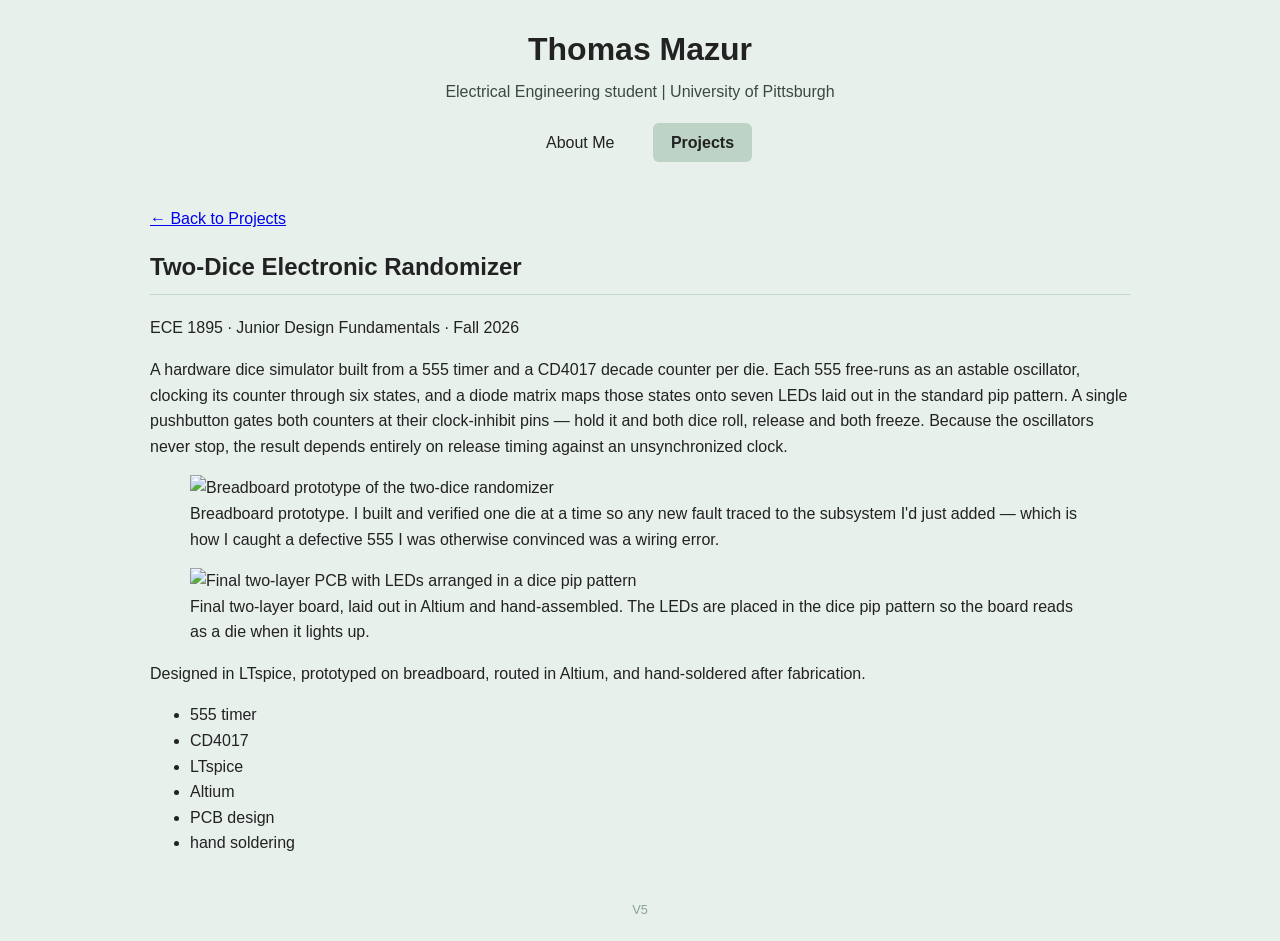
==== dice-randomizer.html @ 6223297a "Create dice-randomizer.html" ====
<!DOCTYPE html>
<html lang="en">
<head>
  <meta charset="UTF-8">
  <meta name="viewport" content="width=device-width, initial-scale=1">
  <title>Two-Dice Electronic Randomizer | Thomas Mazur</title>
  <link rel="stylesheet" href="style.css">
</head>
<body>
  <header>
    <h1>Thomas Mazur</h1>
    <p>Electrical Engineering student | University of Pittsburgh</p>
    <nav>
      <a href="index.html">About Me</a>
      <a href="projects.html" class="active">Projects</a>
    </nav>
  </header>

  <main>
    <p class="back-link"><a href="projects.html">← Back to Projects</a></p>

    <article class="project-detail">
      <h2>Two-Dice Electronic Randomizer</h2>
      <p class="project-meta">ECE 1895 · Junior Design Fundamentals · Fall 2026</p>

      <p>
        A hardware dice simulator built from a 555 timer and a CD4017 decade counter per die. Each 555 free-runs as an astable oscillator, clocking its counter through six states, and a diode matrix maps those states onto seven LEDs laid out in the standard pip pattern. A single pushbutton gates both counters at their clock-inhibit pins — hold it and both dice roll, release and both freeze. Because the oscillators never stop, the result depends entirely on release timing against an unsynchronized clock.
      </p>

      <figure class="project-figure">
        <img src="mages/dice_breadboard.jpg" alt="Breadboard prototype of the two-dice randomizer">
        <figcaption>
          Breadboard prototype. I built and verified one die at a time so any new fault traced to the subsystem I'd just added — which is how I caught a defective 555 I was otherwise convinced was a wiring error.
        </figcaption>
      </figure>

      <figure class="project-figure">
        <img src="mages/dice_pcb.jpg" alt="Final two-layer PCB with LEDs arranged in a dice pip pattern">
        <figcaption>
          Final two-layer board, laid out in Altium and hand-assembled. The LEDs are placed in the dice pip pattern so the board reads as a die when it lights up.
        </figcaption>
      </figure>

      <p>
        Designed in LTspice, prototyped on breadboard, routed in Altium, and hand-soldered after fabrication.
      </p>

      <ul class="tools">
        <li>555 timer</li>
        <li>CD4017</li>
        <li>LTspice</li>
        <li>Altium</li>
        <li>PCB design</li>
        <li>hand soldering</li>
      </ul>
    </article>
  </main>

  <footer class="version">V5</footer>
</body>
</html>
---- style.css ----
img {
  max-width: 100%;
  height: auto;
}

body {
  font-family: Arial, sans-serif;
  max-width: 980px;
  margin: 0 auto;
  padding: 24px 20px 0;
  line-height: 1.6;
  color: #222;
  background: #e8f0eb;
}

header {
  text-align: center;
  margin-bottom: 44px;
}

header h1 {
  margin: 0 0 4px;
}

header p {
  margin: 0 0 18px;
  color: #3a4a40;
}

nav a {
  display: inline-block;
  margin: 0 8px;
  padding: 7px 18px;
  color: #222;
  text-decoration: none;
  border-radius: 6px;
}

nav a:hover {
  background: #d3e2d9;
}

nav a.active {
  background: #bcd3c5;
  font-weight: bold;
}

h2 {
  font-size: 1.5rem;
  margin: 0 0 20px;
  padding-bottom: 8px;
  border-bottom: 1px solid #c3d6ca;
}

/* Intro and About: photo + text side by side */
.intro-section,
.about-section {
  display: flex;
  align-items: center;
  gap: 32px;
  margin-bottom: 48px;
}

.intro-photo {
  margin: 0;
  flex: 0 0 240px;
}

.intro-photo img {
  width: 100%;
  aspect-ratio: 4 / 5;
  object-fit: cover;
  border-radius: 8px;
  display: block;
}

.about-photo {
  margin: 0;
  flex: 0 0 300px;
}

.about-photo img {
  width: 100%;
  aspect-ratio: 3 / 2;
  object-fit: cover;
  border-radius: 8px;
  display: block;
}

.intro-text,
.about-text {
  flex: 1;
  font-size: 1.05rem;
  margin: 0;
}

/* Frisbee: two equal photos with centered captions */
.photo-row {
  display: flex;
  gap: 24px;
  margin-bottom: 16px;
}

.photo-row figure {
  margin: 0;
  flex: 1 1 0;
  min-width: 0;
  text-align: center;
}

.photo-row img {
  width: 100%;
  aspect-ratio: 4 / 3;
  object-fit: cover;
  border-radius: 8px;
  display: block;
}

.photo-row figcaption {
  margin-top: 10px;
  font-size: 0.95rem;
  color: #3a4a40;
}

.team-caption {
  text-align: center;
  font-size: 1.05rem;
  max-width: 640px;
  margin: 0 auto 48px;
}

/* Projects */
.project {
  background: #fff;
  border: 1px solid #ccd9d0;
  border-radius: 8px;
  padding: 20px 22px;
  margin-bottom: 20px;
}

.project h3 {
  margin: 0 0 8px;
  font-size: 1.2rem;
}

.project p {
  margin: 0;
}

/* Stack on phones */
@media (max-width: 700px) {
  .intro-section,
  .about-section,
  .photo-row {
    flex-direction: column;
    text-align: center;
  }

  .intro-photo,
  .about-photo {
    flex: 0 0 auto;
    width: 100%;
    max-width: 320px;
    margin: 0 auto;
  }
}

/* Version marker */
.version {
  text-align: center;
  color: #8aa394;
  font-size: 0.8rem;
  margin: 44px 0 0;
  padding-bottom: 20px;
}
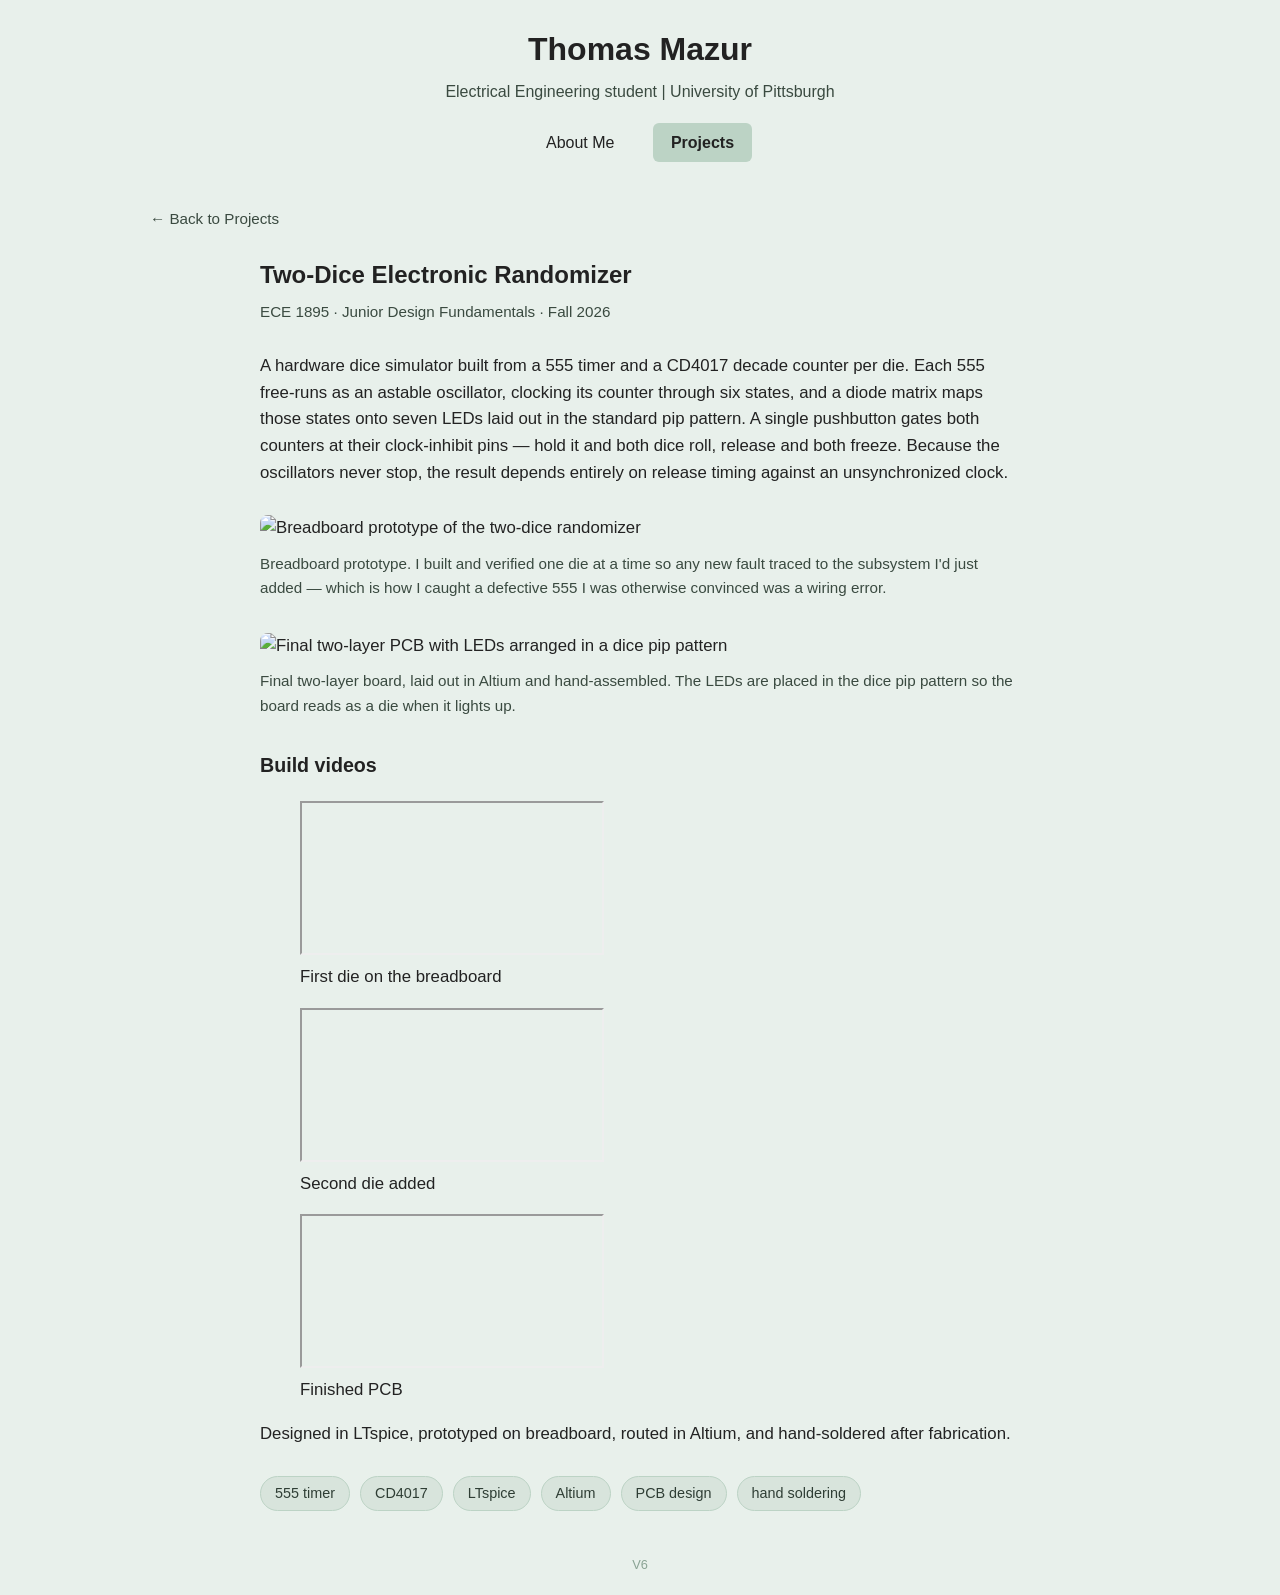
==== commit ccfa809d: "Update dice-randomizer.html" ====
--- a/dice-randomizer.html
+++ b/dice-randomizer.html
@@ -41,6 +41,32 @@
         </figcaption>
       </figure>
 
+      <section class="video-section">
+        <h3>Build videos</h3>
+        <div class="video-row">
+          <figure class="video">
+            <div class="video-frame">
+              <iframe src="https://www.youtube.com/embed/OQvZ_WvP3nw" title="First die on the breadboard" allow="accelerometer; autoplay; clipboard-write; encrypted-media; gyroscope; picture-in-picture; web-share" allowfullscreen></iframe>
+            </div>
+            <figcaption>First die on the breadboard</figcaption>
+          </figure>
+
+          <figure class="video">
+            <div class="video-frame">
+              <iframe src="https://www.youtube.com/embed/ho9SvhmZh_g" title="Second die added to the breadboard" allow="accelerometer; autoplay; clipboard-write; encrypted-media; gyroscope; picture-in-picture; web-share" allowfullscreen></iframe>
+            </div>
+            <figcaption>Second die added</figcaption>
+          </figure>
+
+          <figure class="video">
+            <div class="video-frame">
+              <iframe src="https://www.youtube.com/embed/RK1j9eI2jDo" title="Finished PCB" allow="accelerometer; autoplay; clipboard-write; encrypted-media; gyroscope; picture-in-picture; web-share" allowfullscreen></iframe>
+            </div>
+            <figcaption>Finished PCB</figcaption>
+          </figure>
+        </div>
+      </section>
+
       <p>
         Designed in LTspice, prototyped on breadboard, routed in Altium, and hand-soldered after fabrication.
       </p>
@@ -56,6 +82,6 @@
     </article>
   </main>
 
-  <footer class="version">V5</footer>
+  <footer class="version">V6</footer>
 </body>
 </html>
--- a/style.css
+++ b/style.css
@@ -129,7 +129,7 @@
   margin: 0 auto 48px;
 }
 
-/* Projects */
+/* Projects list */
 .project {
   background: #fff;
   border: 1px solid #ccd9d0;
@@ -145,6 +145,89 @@
 
 .project p {
   margin: 0;
+}
+
+.read-more {
+  display: inline-block;
+  margin-top: 10px;
+  color: #2f6e4f;
+  text-decoration: none;
+  font-weight: bold;
+}
+
+.read-more:hover {
+  text-decoration: underline;
+}
+
+/* Project detail page */
+.back-link {
+  margin: 0 0 24px;
+}
+
+.back-link a {
+  color: #3a4a40;
+  font-size: 0.95rem;
+  text-decoration: none;
+}
+
+.back-link a:hover {
+  text-decoration: underline;
+}
+
+.project-detail {
+  max-width: 760px;
+  margin: 0 auto;
+  font-size: 1.05rem;
+}
+
+.project-detail h2 {
+  margin: 0 0 6px;
+  padding-bottom: 0;
+  border-bottom: none;
+}
+
+.project-meta {
+  margin: 0 0 28px;
+  color: #3a4a40;
+  font-size: 0.95rem;
+}
+
+.project-detail p {
+  margin: 0 0 28px;
+}
+
+.project-figure {
+  margin: 0 0 32px;
+}
+
+.project-figure img {
+  width: 100%;
+  border-radius: 8px;
+  display: block;
+}
+
+.project-figure figcaption {
+  margin-top: 10px;
+  font-size: 0.95rem;
+  color: #3a4a40;
+}
+
+.tools {
+  list-style: none;
+  padding: 0;
+  margin: 4px 0 0;
+  display: flex;
+  flex-wrap: wrap;
+  gap: 10px;
+}
+
+.tools li {
+  background: #d8e4dc;
+  border: 1px solid #bcd3c5;
+  border-radius: 999px;
+  padding: 5px 14px;
+  font-size: 0.9rem;
+  color: #2f3e35;
 }
 
 /* Stack on phones */
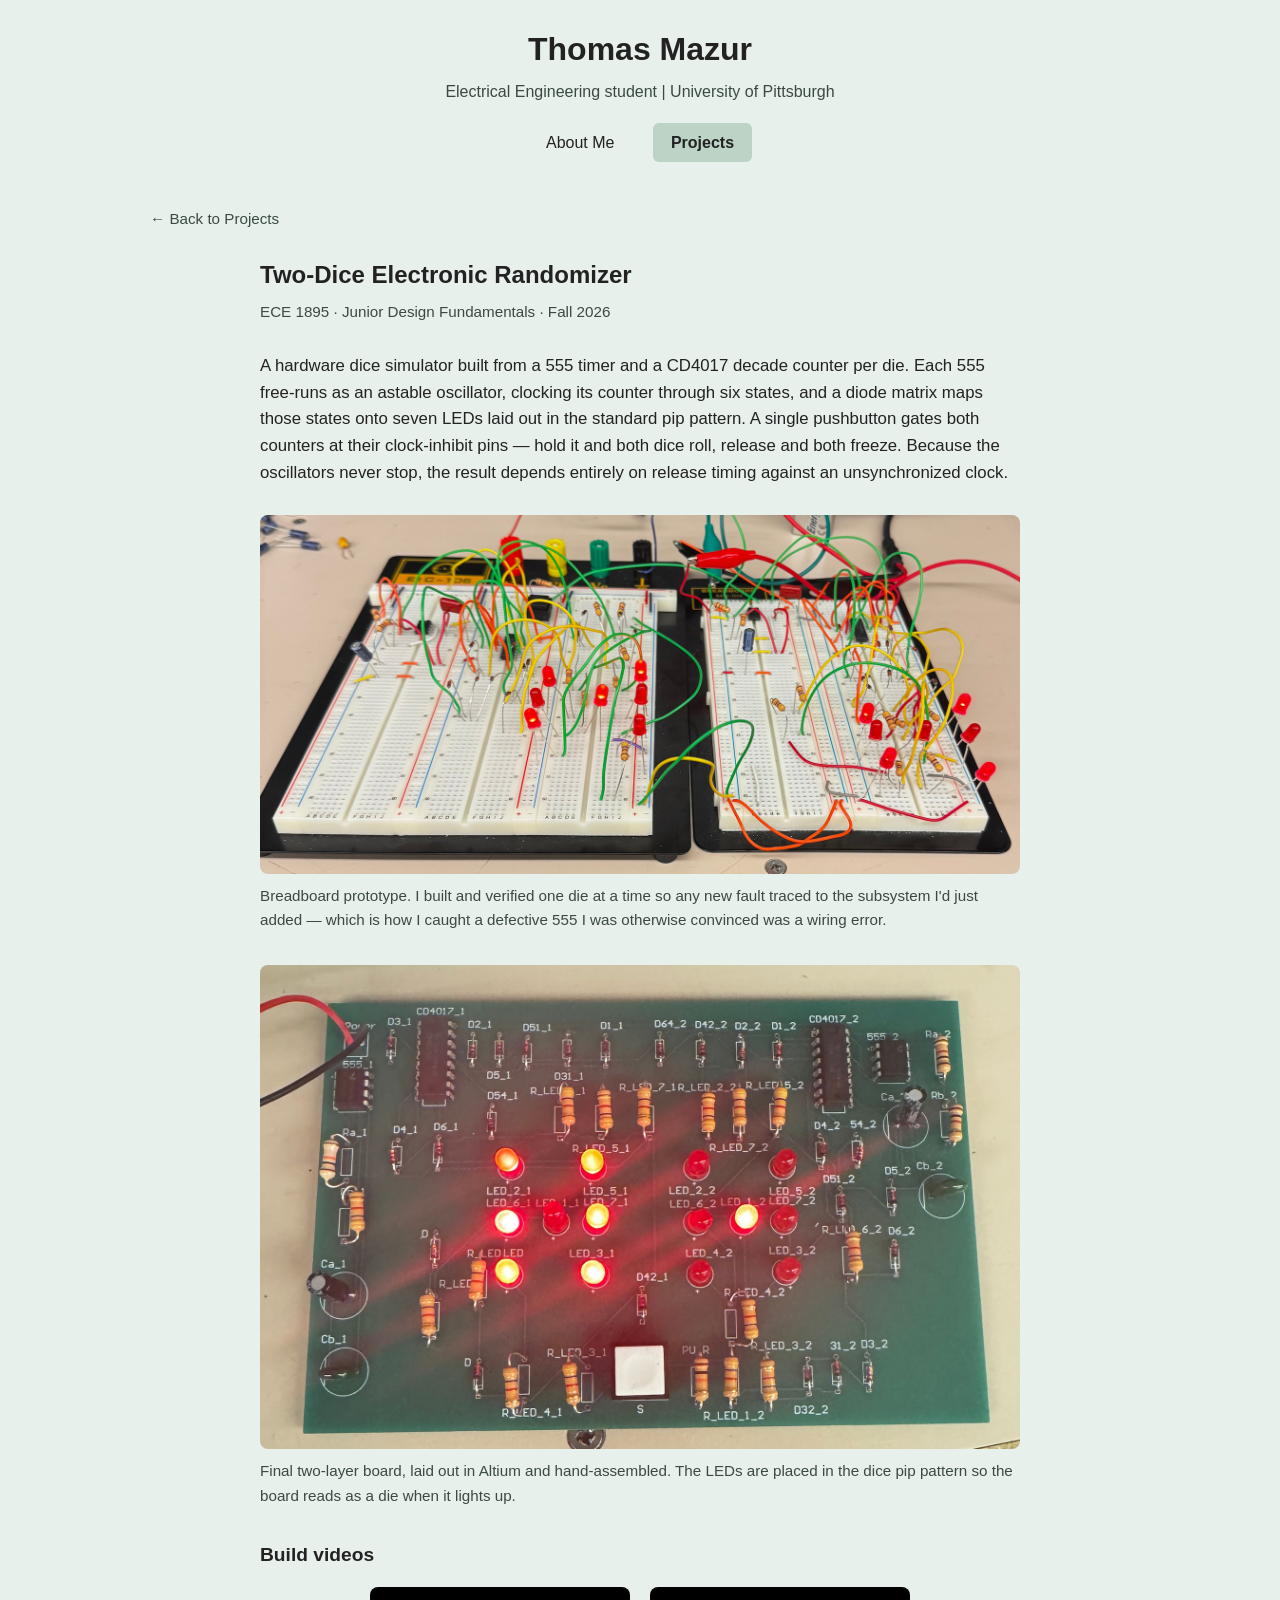
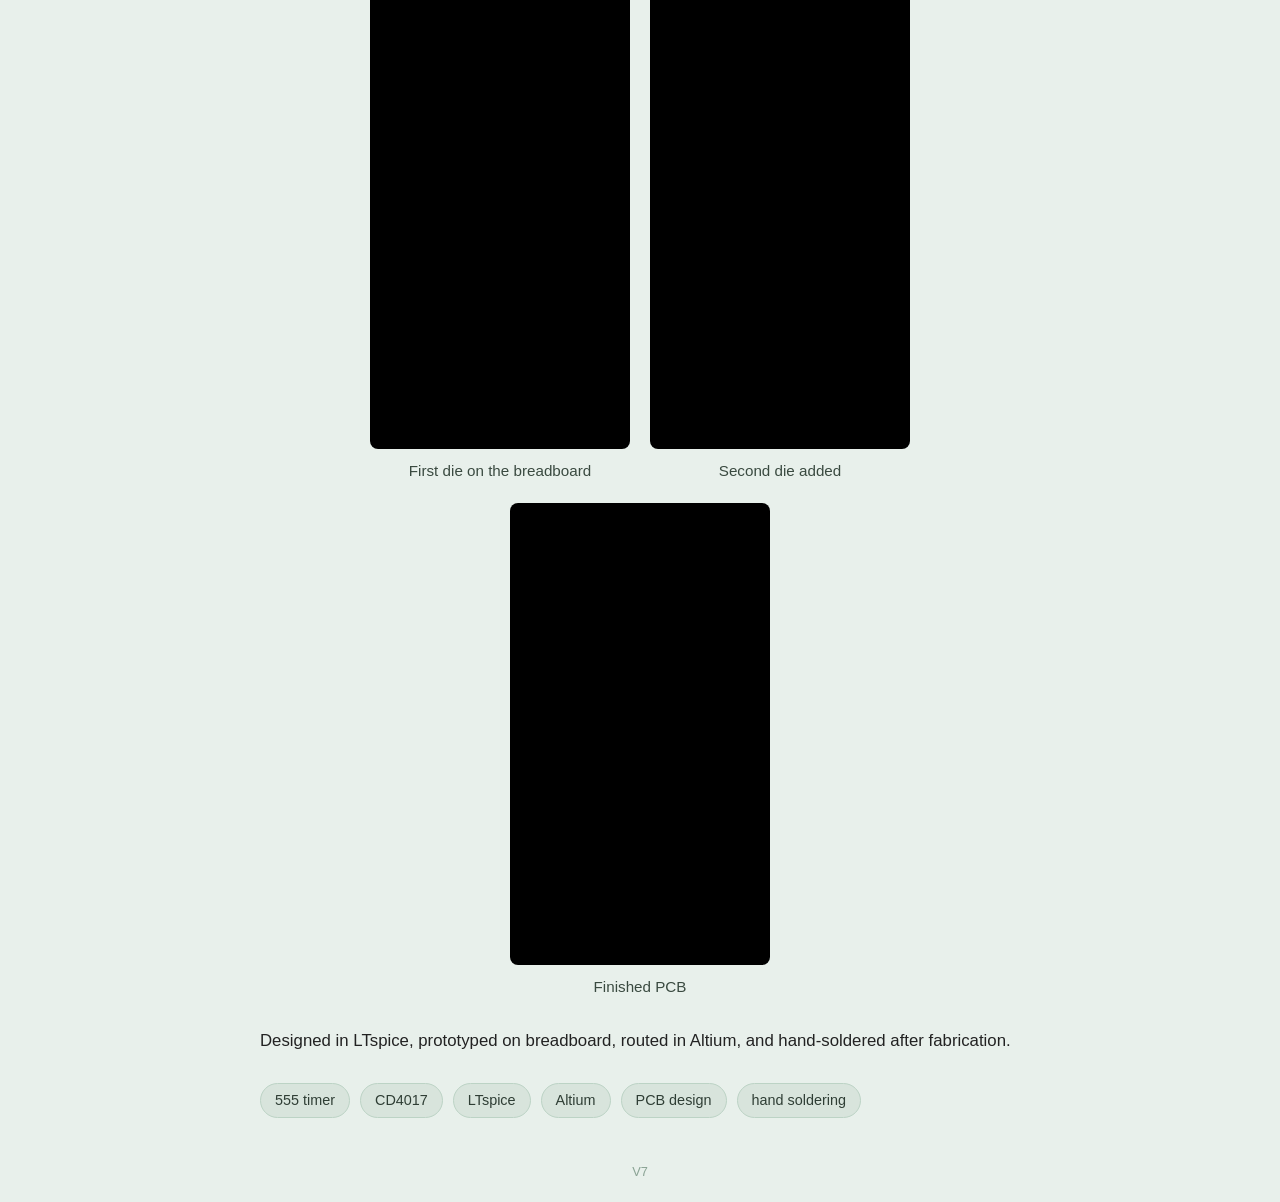
==== commit 062c279e: "Update dice-randomizer.html" ====
--- a/dice-randomizer.html
+++ b/dice-randomizer.html
@@ -28,14 +28,14 @@
       </p>
 
       <figure class="project-figure">
-        <img src="mages/dice_breadboard.jpg" alt="Breadboard prototype of the two-dice randomizer">
+        <img src="mages/555_sim_breadboard.jpg" alt="Breadboard prototype of the two-dice randomizer">
         <figcaption>
           Breadboard prototype. I built and verified one die at a time so any new fault traced to the subsystem I'd just added — which is how I caught a defective 555 I was otherwise convinced was a wiring error.
         </figcaption>
       </figure>
 
       <figure class="project-figure">
-        <img src="mages/dice_pcb.jpg" alt="Final two-layer PCB with LEDs arranged in a dice pip pattern">
+        <img src="mages/Finished_pcb_pic.jpg" alt="Final two-layer PCB with LEDs arranged in a dice pip pattern">
         <figcaption>
           Final two-layer board, laid out in Altium and hand-assembled. The LEDs are placed in the dice pip pattern so the board reads as a die when it lights up.
         </figcaption>
@@ -82,6 +82,6 @@
     </article>
   </main>
 
-  <footer class="version">V6</footer>
+  <footer class="version">V7</footer>
 </body>
 </html>
--- a/style.css
+++ b/style.css
@@ -230,11 +230,56 @@
   color: #2f3e35;
 }
 
+/* Project videos (vertical Shorts) */
+.video-section h3 {
+  font-size: 1.2rem;
+  margin: 0 0 16px;
+}
+
+.video-row {
+  display: flex;
+  gap: 20px;
+  justify-content: center;
+  flex-wrap: wrap;
+  margin-bottom: 28px;
+}
+
+.video {
+  margin: 0;
+  flex: 0 1 260px;
+  text-align: center;
+}
+
+.video-frame {
+  position: relative;
+  width: 100%;
+  aspect-ratio: 9 / 16;
+  border-radius: 8px;
+  overflow: hidden;
+  background: #000;
+}
+
+.video-frame iframe {
+  position: absolute;
+  top: 0;
+  left: 0;
+  width: 100%;
+  height: 100%;
+  border: 0;
+}
+
+.video figcaption {
+  margin-top: 10px;
+  font-size: 0.95rem;
+  color: #3a4a40;
+}
+
 /* Stack on phones */
 @media (max-width: 700px) {
   .intro-section,
   .about-section,
-  .photo-row {
+  .photo-row,
+  .video-row {
     flex-direction: column;
     text-align: center;
   }
@@ -246,6 +291,12 @@
     max-width: 320px;
     margin: 0 auto;
   }
+
+  .video {
+    flex: 0 0 auto;
+    max-width: 280px;
+    margin: 0 auto;
+  }
 }
 
 /* Version marker */
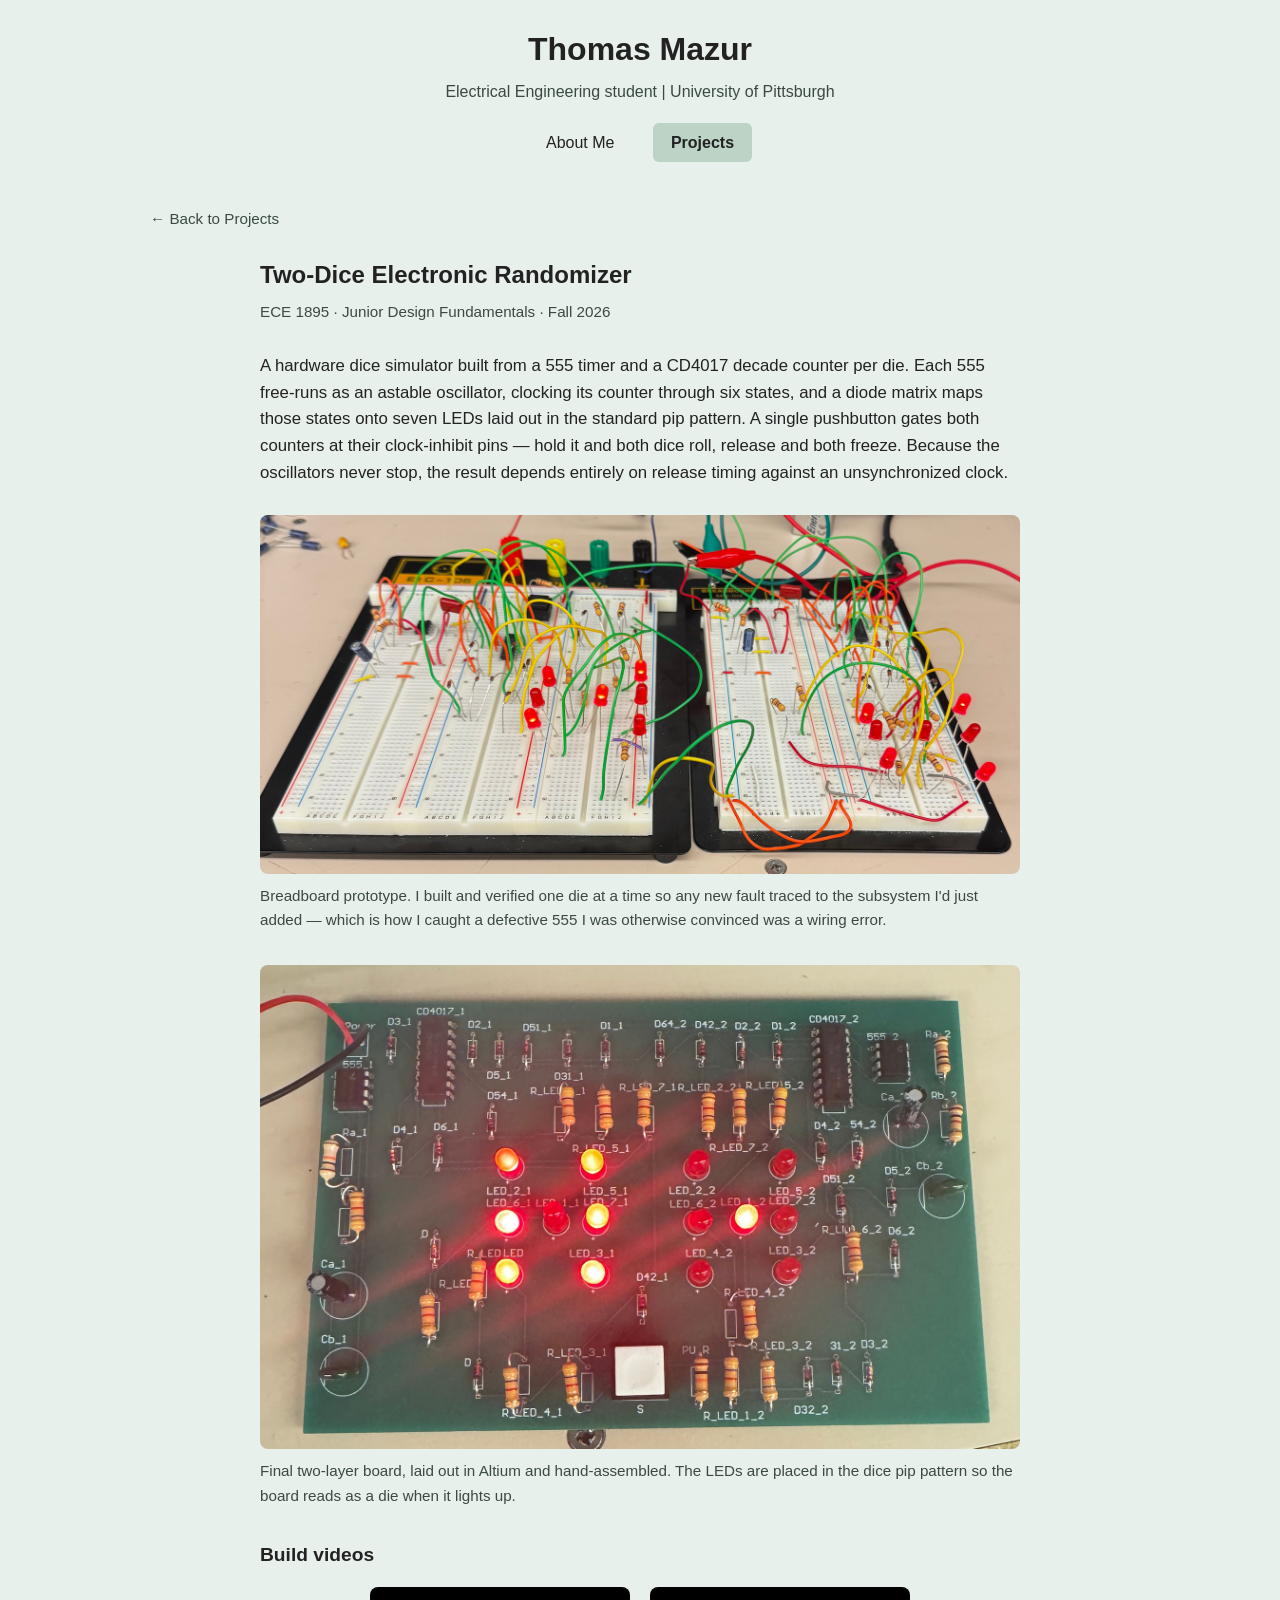
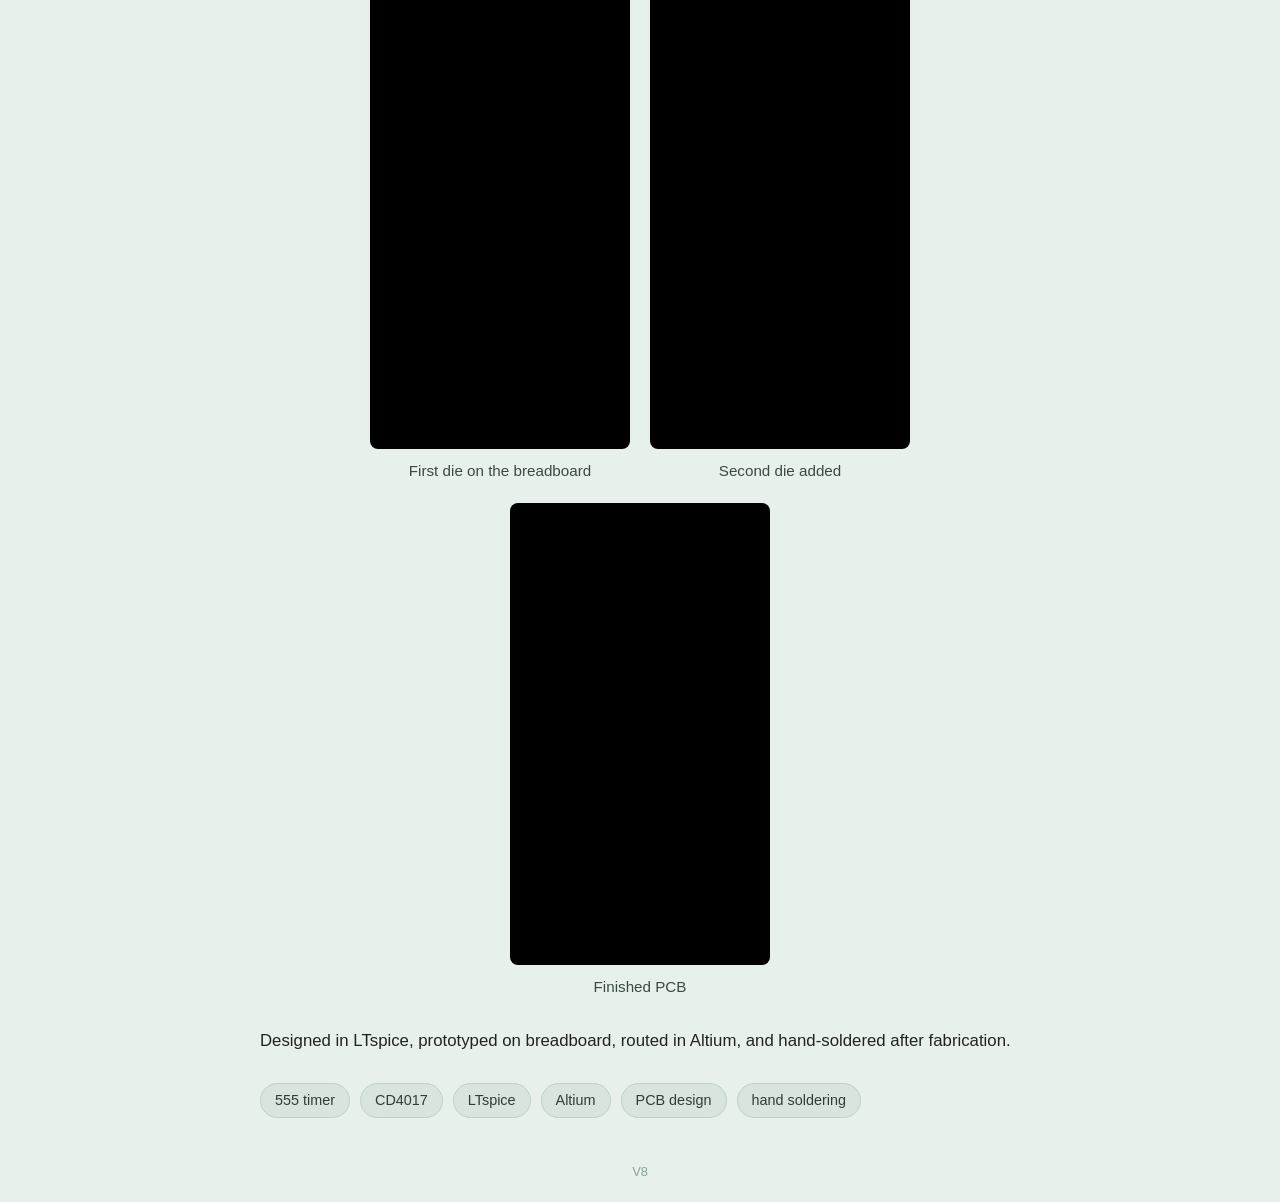
==== commit 238e1f86: "Update dice-randomizer.html" ====
--- a/dice-randomizer.html
+++ b/dice-randomizer.html
@@ -82,6 +82,6 @@
     </article>
   </main>
 
-  <footer class="version">V7</footer>
+  <footer class="version">V8</footer>
 </body>
 </html>
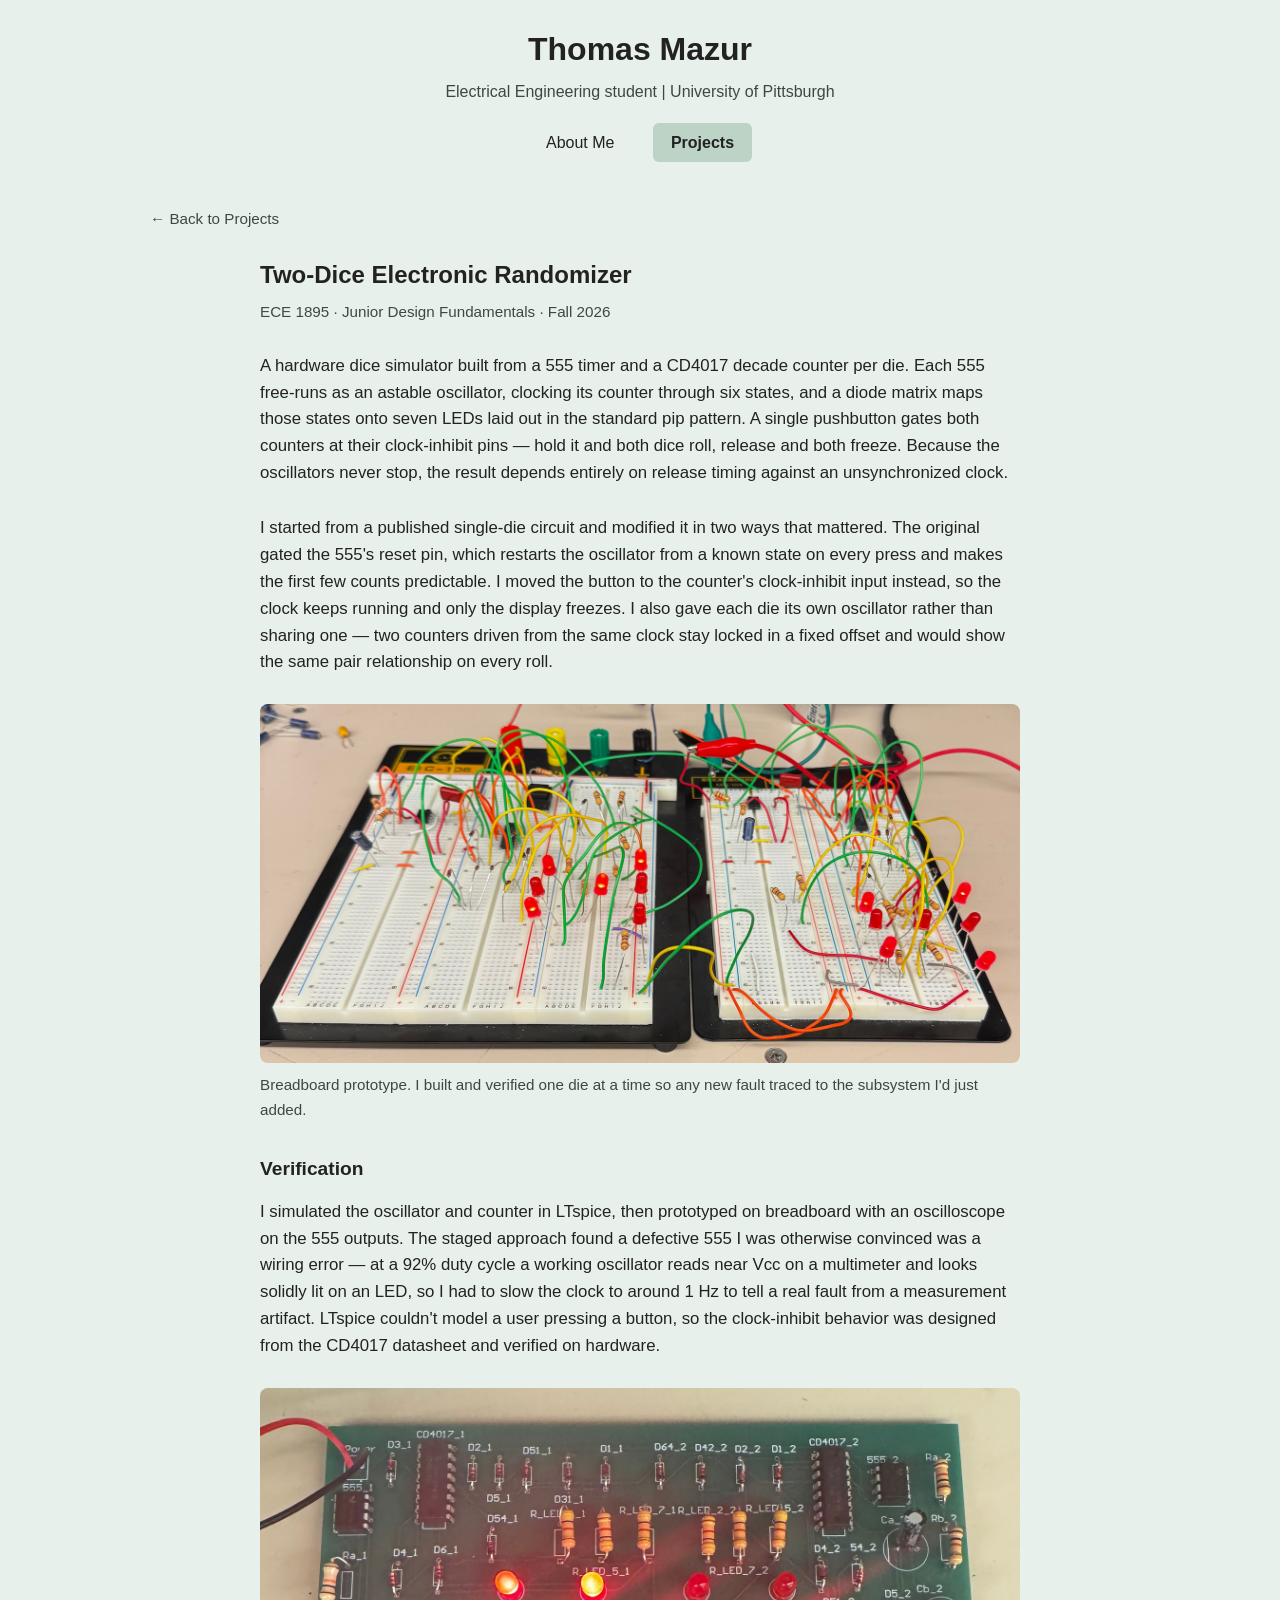
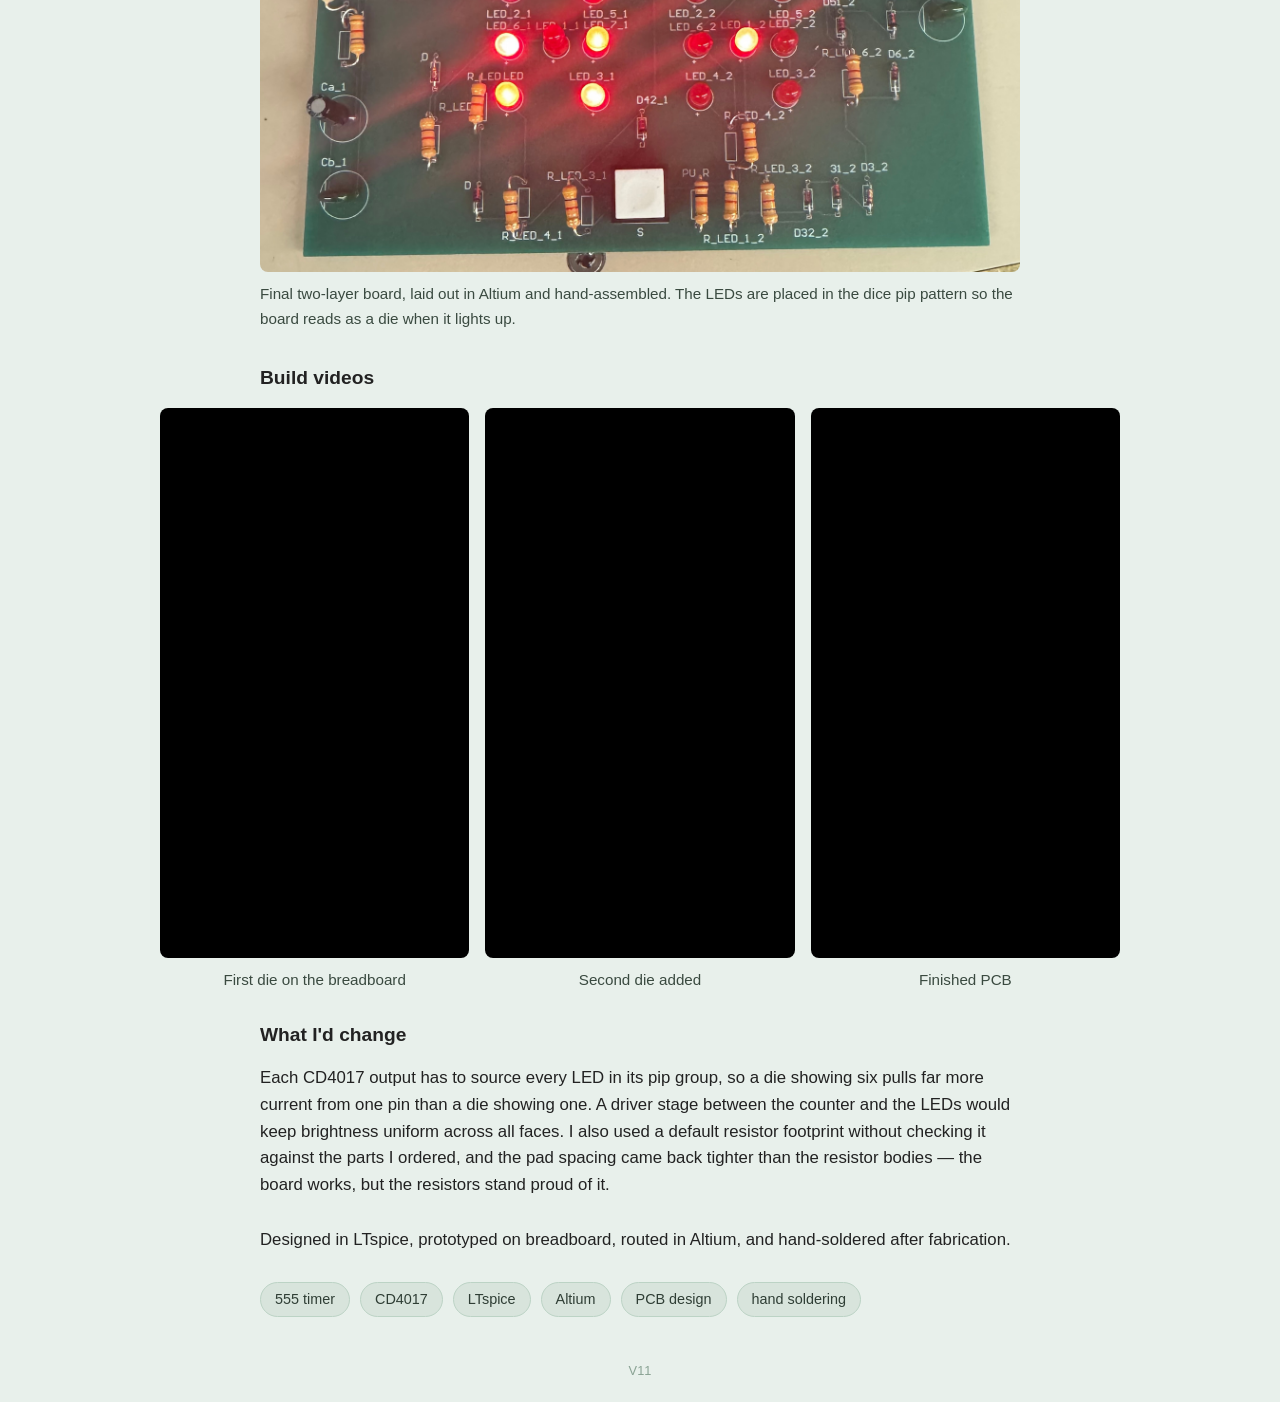
==== commit 0745760c: "Update dice-randomizer.html" ====
--- a/dice-randomizer.html
+++ b/dice-randomizer.html
@@ -27,12 +27,21 @@
         A hardware dice simulator built from a 555 timer and a CD4017 decade counter per die. Each 555 free-runs as an astable oscillator, clocking its counter through six states, and a diode matrix maps those states onto seven LEDs laid out in the standard pip pattern. A single pushbutton gates both counters at their clock-inhibit pins — hold it and both dice roll, release and both freeze. Because the oscillators never stop, the result depends entirely on release timing against an unsynchronized clock.
       </p>
 
+      <p>
+        I started from a published single-die circuit and modified it in two ways that mattered. The original gated the 555's reset pin, which restarts the oscillator from a known state on every press and makes the first few counts predictable. I moved the button to the counter's clock-inhibit input instead, so the clock keeps running and only the display freezes. I also gave each die its own oscillator rather than sharing one — two counters driven from the same clock stay locked in a fixed offset and would show the same pair relationship on every roll.
+      </p>
+
       <figure class="project-figure">
         <img src="mages/555_sim_breadboard.jpg" alt="Breadboard prototype of the two-dice randomizer">
         <figcaption>
-          Breadboard prototype. I built and verified one die at a time so any new fault traced to the subsystem I'd just added — which is how I caught a defective 555 I was otherwise convinced was a wiring error.
+          Breadboard prototype. I built and verified one die at a time so any new fault traced to the subsystem I'd just added.
         </figcaption>
       </figure>
+
+      <h3>Verification</h3>
+      <p>
+        I simulated the oscillator and counter in LTspice, then prototyped on breadboard with an oscilloscope on the 555 outputs. The staged approach found a defective 555 I was otherwise convinced was a wiring error — at a 92% duty cycle a working oscillator reads near Vcc on a multimeter and looks solidly lit on an LED, so I had to slow the clock to around 1 Hz to tell a real fault from a measurement artifact. LTspice couldn't model a user pressing a button, so the clock-inhibit behavior was designed from the CD4017 datasheet and verified on hardware.
+      </p>
 
       <figure class="project-figure">
         <img src="mages/Finished_pcb_pic.jpg" alt="Final two-layer PCB with LEDs arranged in a dice pip pattern">
@@ -67,6 +76,11 @@
         </div>
       </section>
 
+      <h3>What I'd change</h3>
+      <p>
+        Each CD4017 output has to source every LED in its pip group, so a die showing six pulls far more current from one pin than a die showing one. A driver stage between the counter and the LEDs would keep brightness uniform across all faces. I also used a default resistor footprint without checking it against the parts I ordered, and the pad spacing came back tighter than the resistor bodies — the board works, but the resistors stand proud of it.
+      </p>
+
       <p>
         Designed in LTspice, prototyped on breadboard, routed in Altium, and hand-soldered after fabrication.
       </p>
@@ -82,6 +96,7 @@
     </article>
   </main>
 
-  <footer class="version">V8</footer>
+  <footer class="version" id="site-version"></footer>
+  <script src="version.js"></script>
 </body>
 </html>
--- a/style.css
+++ b/style.css
@@ -159,6 +159,35 @@
   text-decoration: underline;
 }
 
+/* Clickable project card with thumbnail */
+.project-link {
+  display: flex;
+  gap: 20px;
+  align-items: center;
+  text-decoration: none;
+  color: inherit;
+  transition: border-color 0.15s ease, box-shadow 0.15s ease;
+}
+
+.project-link:hover {
+  border-color: #9ec0ac;
+  box-shadow: 0 3px 12px rgba(0, 0, 0, 0.08);
+}
+
+.project-thumb {
+  flex: 0 0 220px;
+  width: 220px;
+  aspect-ratio: 4 / 3;
+  object-fit: cover;
+  border-radius: 6px;
+  display: block;
+}
+
+.project-body {
+  flex: 1;
+  min-width: 0;
+}
+
 /* Project detail page */
 .back-link {
   margin: 0 0 24px;
@@ -184,6 +213,11 @@
   margin: 0 0 6px;
   padding-bottom: 0;
   border-bottom: none;
+}
+
+.project-detail h3 {
+  font-size: 1.2rem;
+  margin: 0 0 14px;
 }
 
 .project-meta {
@@ -231,22 +265,22 @@
 }
 
 /* Project videos (vertical Shorts) */
-.video-section h3 {
-  font-size: 1.2rem;
-  margin: 0 0 16px;
-}
-
 .video-row {
-  display: flex;
-  gap: 20px;
+  position: relative;
+  left: 50%;
+  transform: translateX(-50%);
+  width: min(960px, calc(100vw - 32px));
+  display: flex;
+  gap: 16px;
   justify-content: center;
-  flex-wrap: wrap;
+  flex-wrap: nowrap;
   margin-bottom: 28px;
 }
 
 .video {
   margin: 0;
-  flex: 0 1 260px;
+  flex: 1 1 0;
+  min-width: 0;
   text-align: center;
 }
 
@@ -297,6 +331,16 @@
     max-width: 280px;
     margin: 0 auto;
   }
+
+  .project-link {
+    flex-direction: column;
+    align-items: stretch;
+  }
+
+  .project-thumb {
+    flex: 0 0 auto;
+    width: 100%;
+  }
 }
 
 /* Version marker */
